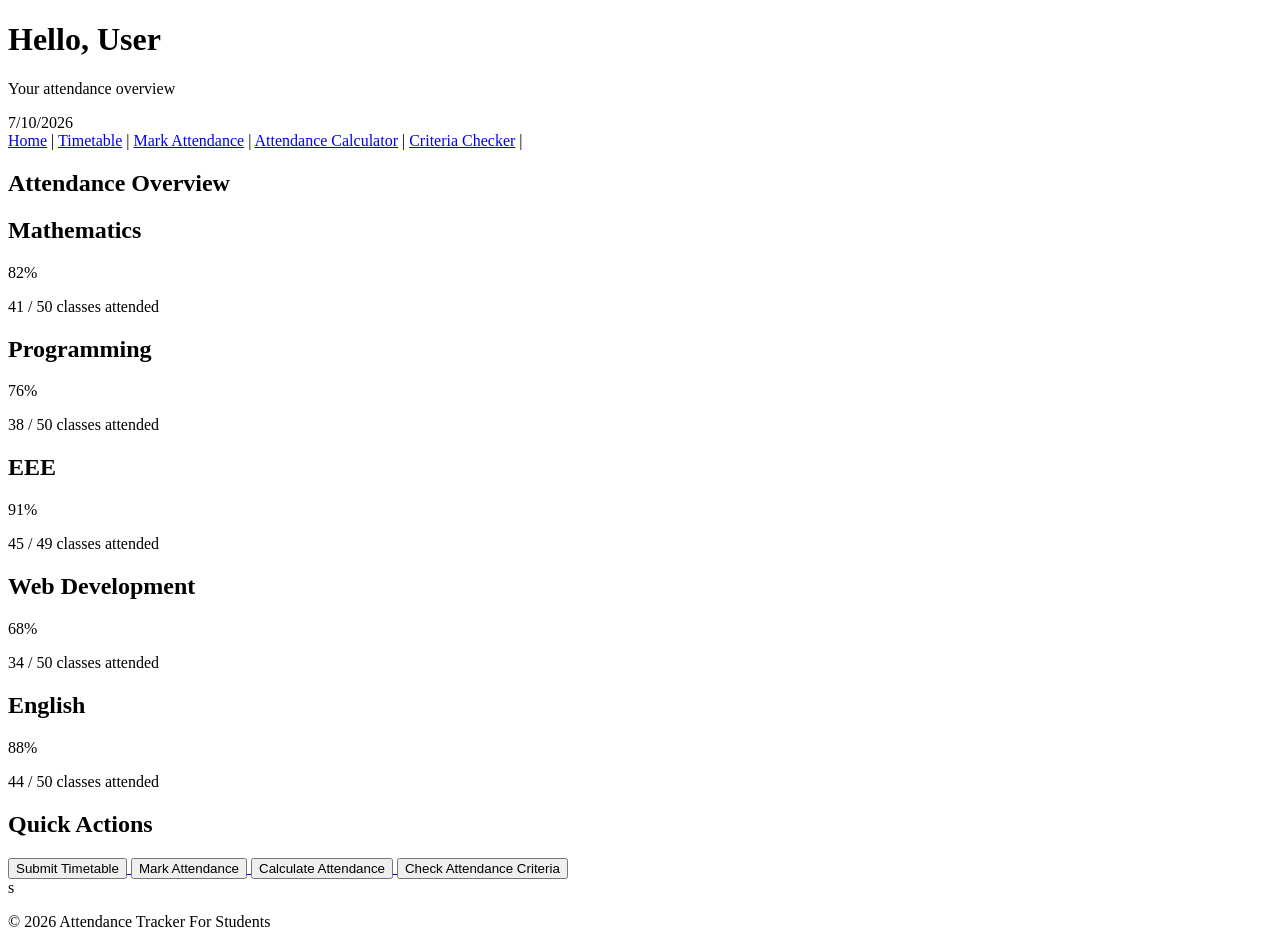
==== index.html @ 3a43008e "Add files via upload" ====
<!DOCTYPE html>
<html lang="en">

<head>
    <meta charset="UTF-8">
    <meta name="viewport" content="width=device-width, initial-scale=1.0">

    <title>Attendance Tracker</title>

    <link rel="stylesheet" href="home page.css">
</head>

<body>

    <!-- Header -->
    <header class="dashboard">

        <div>
            <h1>Hello, <span id="username">User</span></h1>
            <p>Your attendance overview</p>
        </div>

        <div class="date">
            <span id="date">7/10/2026</span>
        </div>

    </header>


    <!-- Navigation Bar -->
    <nav class="navbar">

        <a href="index.html">Home</a> |

        <a href="timetable.html">Timetable</a> | 

        <a href="attendance.html">Mark Attendance</a> |

        <a href="calculator.html">Attendance Calculator</a> |

        <a href="criteria.html">Criteria Checker</a> |

    </nav>
    
    <main>

        <h2>Attendance Overview</h2>

        <!-- Attendance Cards -->
        <section class="attendance-grid">

            <div class="attendance-card">
                <h2>Mathematics</h2>
                <div class="percentage">82%</div>
                <p>41 / 50 classes attended</p>
            </div>


            <div class="attendance-card">
                <h2>Programming</h2>
                <div class="percentage">76%</div>
                <p>38 / 50 classes attended</p>
            </div>


            <div class="attendance-card">
                <h2>EEE</h2>
                <div class="percentage">91%</div>
                <p>45 / 49 classes attended</p>
            </div>


            <div class="attendance-card">
                <h2>Web Development</h2>
                <div class="percentage">68%</div>
                <p>34 / 50 classes attended</p>
            </div>


            <div class="attendance-card">
                <h2>English</h2>
                <div class="percentage">88%</div>
                <p>44 / 50 classes attended</p>
            </div>

        </section>


        <!-- Quick Actions -->
        <section class="actions">

            <h2>Quick Actions</h2>

            <a href="timetable.html">
                <button type="button">Submit Timetable</button>
            </a>

            <a href="attendance.html">
                <button type="button">Mark Attendance</button>
            </a>

            <a href="calculator.html">
                <button type="button">Calculate Attendance</button>
            </a>

            <a href="criteria.html">
                <button type="button">Check Attendance Criteria</button>
            </a>

        </section>

    </main>


    <!-- Footer -->s
    <footer>
        <p>&copy; 2026 Attendance Tracker For Students</p>
    </footer>

</body>

</html>
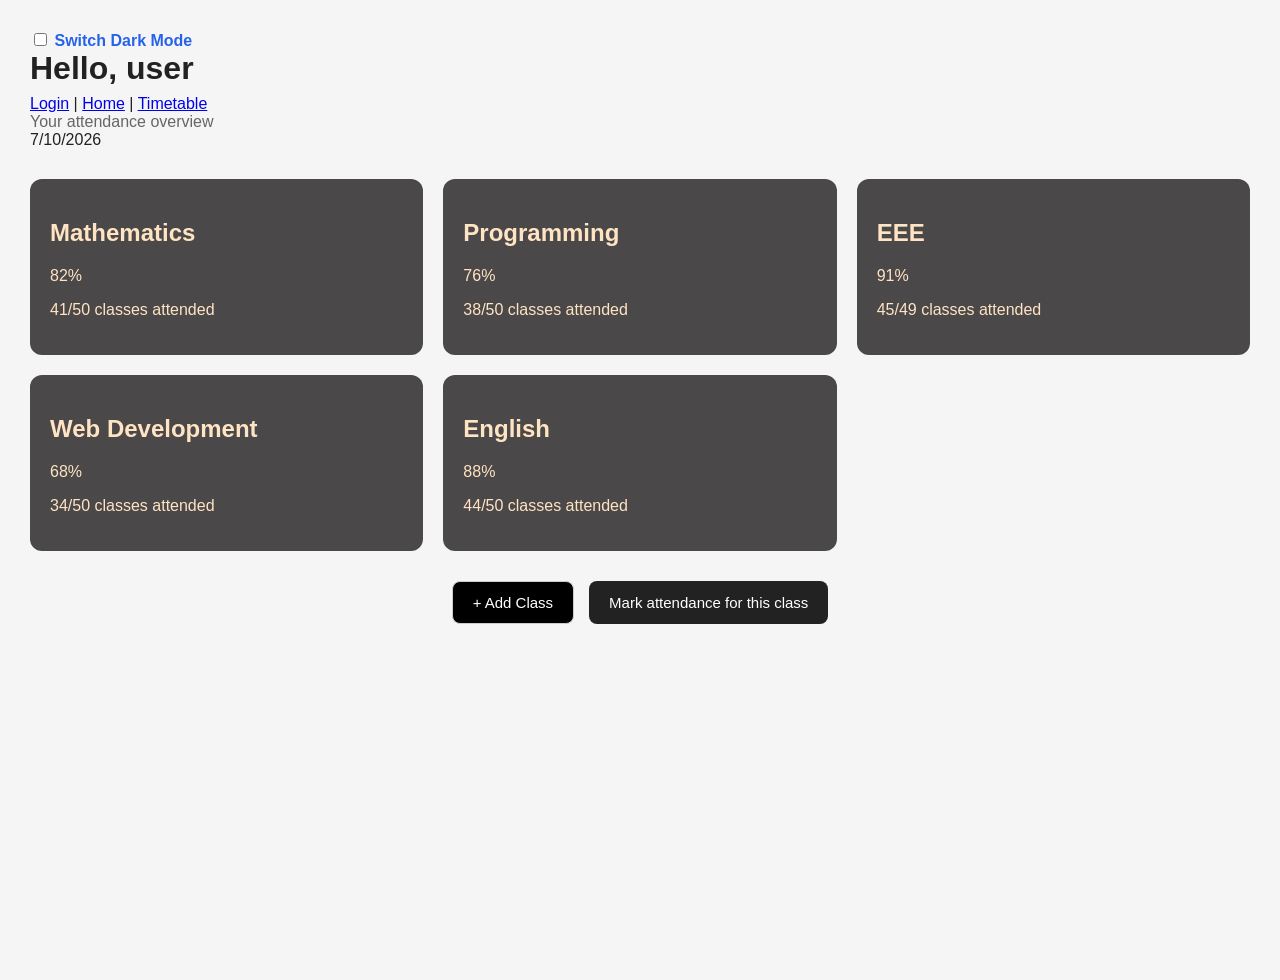
==== commit 1fd717b0: "Add files via upload" ====
--- a/index.html
+++ b/index.html
@@ -1,3 +1,4 @@
+
 <!DOCTYPE html>
 <html lang="en">
 
@@ -5,119 +6,94 @@
     <meta charset="UTF-8">
     <meta name="viewport" content="width=device-width, initial-scale=1.0">
 
-    <title>Attendance Tracker</title>
+    <title>Attendance Dashboard</title>
 
+    <link rel="stylesheet" href="index.css">
     <link rel="stylesheet" href="home page.css">
 </head>
 
 <body>
 
-    <!-- Header -->
-    <header class="dashboard">
+    <input type="checkbox" id="theme">
+    <label for="theme" class="a">Switch Dark Mode</label>
 
-        <div>
-            <h1>Hello, <span id="username">User</span></h1>
-            <p>Your attendance overview</p>
-        </div>
+   
+    <div class="page">
 
-        <div class="date">
-            <span id="date">7/10/2026</span>
-        </div>
+      
+        <header class="dashboard">
 
-    </header>
+            <div>
+                <h1>Hello, <span id="username">user</span></h1>
 
+                <nav>
+                    <a href="login.html">Login</a> |
+                    <a href="index.html">Home</a> |
+                    <a href="timetable.html">Timetable</a>
+                </nav>
 
-    <!-- Navigation Bar -->
-    <nav class="navbar">
-
-        <a href="index.html">Home</a> |
-
-        <a href="timetable.html">Timetable</a> | 
-
-        <a href="attendance.html">Mark Attendance</a> |
-
-        <a href="calculator.html">Attendance Calculator</a> |
-
-        <a href="criteria.html">Criteria Checker</a> |
-
-    </nav>
-    
-    <main>
-
-        <h2>Attendance Overview</h2>
-
-        <!-- Attendance Cards -->
-        <section class="attendance-grid">
-
-            <div class="attendance-card">
-                <h2>Mathematics</h2>
-                <div class="percentage">82%</div>
-                <p>41 / 50 classes attended</p>
+                <p>Your attendance overview</p>
             </div>
 
-
-            <div class="attendance-card">
-                <h2>Programming</h2>
-                <div class="percentage">76%</div>
-                <p>38 / 50 classes attended</p>
+            <div class="date">
+                <span id="date">7/10/2026</span>
             </div>
 
+        </header>
 
-            <div class="attendance-card">
-                <h2>EEE</h2>
-                <div class="percentage">91%</div>
-                <p>45 / 49 classes attended</p>
+       
+        <main>
+
+            <section class="attendance-grid">
+
+                <div class="attendance-card">
+                    <h2>Mathematics</h2>
+                    <div class="percentage">82%</div>
+                    <p>41/50 classes attended</p>
+                </div>
+
+                <div class="attendance-card">
+                    <h2>Programming</h2>
+                    <div class="percentage">76%</div>
+                    <p>38/50 classes attended</p>
+                </div>
+
+                <div class="attendance-card">
+                    <h2>EEE</h2>
+                    <div class="percentage">91%</div>
+                    <p>45/49 classes attended</p>
+                </div>
+
+                <div class="attendance-card">
+                    <h2>Web Development</h2>
+                    <div class="percentage">68%</div>
+                    <p>34/50 classes attended</p>
+                </div>
+
+                <div class="attendance-card">
+                    <h2>English</h2>
+                    <div class="percentage">88%</div>
+                    <p>44/50 classes attended</p>
+                </div>
+
+            </section>
+
+          
+            <div class="actions">
+
+                <button id="add-class">
+                    + Add Class
+                </button>
+
+                <button id="mark-attendance">
+                    Mark attendance for this class
+                </button>
+
             </div>
 
+        </main>
 
-            <div class="attendance-card">
-                <h2>Web Development</h2>
-                <div class="percentage">68%</div>
-                <p>34 / 50 classes attended</p>
-            </div>
-
-
-            <div class="attendance-card">
-                <h2>English</h2>
-                <div class="percentage">88%</div>
-                <p>44 / 50 classes attended</p>
-            </div>
-
-        </section>
-
-
-        <!-- Quick Actions -->
-        <section class="actions">
-
-            <h2>Quick Actions</h2>
-
-            <a href="timetable.html">
-                <button type="button">Submit Timetable</button>
-            </a>
-
-            <a href="attendance.html">
-                <button type="button">Mark Attendance</button>
-            </a>
-
-            <a href="calculator.html">
-                <button type="button">Calculate Attendance</button>
-            </a>
-
-            <a href="criteria.html">
-                <button type="button">Check Attendance Criteria</button>
-            </a>
-
-        </section>
-
-    </main>
-
-
-    <!-- Footer -->s
-    <footer>
-        <p>&copy; 2026 Attendance Tracker For Students</p>
-    </footer>
+    </div>
 
 </body>
-
 </html>
-
--- a/index.css
+++ b/index.css
@@ -0,0 +1,68 @@
+ html, body {
+    margin: 0;
+    padding: 0;
+    min-height: 100%;
+    width: 100%;
+}
+
+.page {
+    min-height: 100vh;
+    width: 100%;
+    box-sizing: border-box;
+}
+ #theme:checked ~ .page {
+        background-color: #121212;
+        color: white;
+    }
+
+    #theme:checked ~ .page nav {
+        background-color: #222;
+    }
+
+    #theme:checked ~ .page a {
+        color: #90caf9;
+    }
+
+    #theme:checked ~ .page table {
+        background-color: #222;
+        color: white;
+    }
+
+    #theme:checked ~ .page th,
+    #theme:checked ~ .page td {
+        border: 1px solid #555;
+    }
+
+    #theme:checked ~ .page input,
+    #theme:checked ~ .page select {
+        background-color: #333;
+        color: white;
+    }
+    html, body {
+    margin: 0;
+    padding: 0;
+    width: 100%;
+    min-height: 100%;
+}
+
+.page {
+    min-height: 100vh;
+    width: 100%;
+    box-sizing: border-box;
+}
+
+body:has(#theme:checked) {
+    background-color: #121212;
+}
+
+#theme:checked ~ .page {
+    min-height: 100vh;
+    width: 100%;
+    background-color: #121212;
+}
+.a {
+    color: #2563EB;
+    cursor: pointer;
+    font-weight: bold;
+}
+
--- a/home page.css
+++ b/home page.css
@@ -0,0 +1,59 @@
+* {
+    box-sizing: border-box;
+}
+
+body {
+    margin: 0;
+    padding: 30px;
+    font-family: Arial, sans-serif;
+    background-color: #f5f5f5;
+    color: #222;
+}
+header {
+    margin-bottom: 30px;
+}
+
+header h1 {
+    font-size: 32px;
+    margin: 0 0 8px 0;
+}
+
+header p {
+    margin: 0;
+    color: #666;
+    font-size: 16px;
+}
+.attendance-grid {
+    display: grid;
+    grid-template-columns: repeat(3, 1fr);
+    gap: 20px;
+}
+.attendance-card {
+    background-color: rgb(74, 72, 72);
+    padding: 20px;
+    border-radius: 12px;
+    color: bisque;
+}
+button {
+    padding: 12px 20px;
+    border: none;
+    border-radius: 8px;
+    font-size: 15px;
+    cursor: pointer;
+}
+.actions {
+    margin-top: 30px;
+    display: flex;
+    justify-content: center;
+    gap: 15px;
+}
+#add-class {
+    background-color: black;
+    color: white;
+    border: 1px solid #ccc;
+}
+
+#mark-attendance {
+    background-color: #222;
+    color: white;
+}
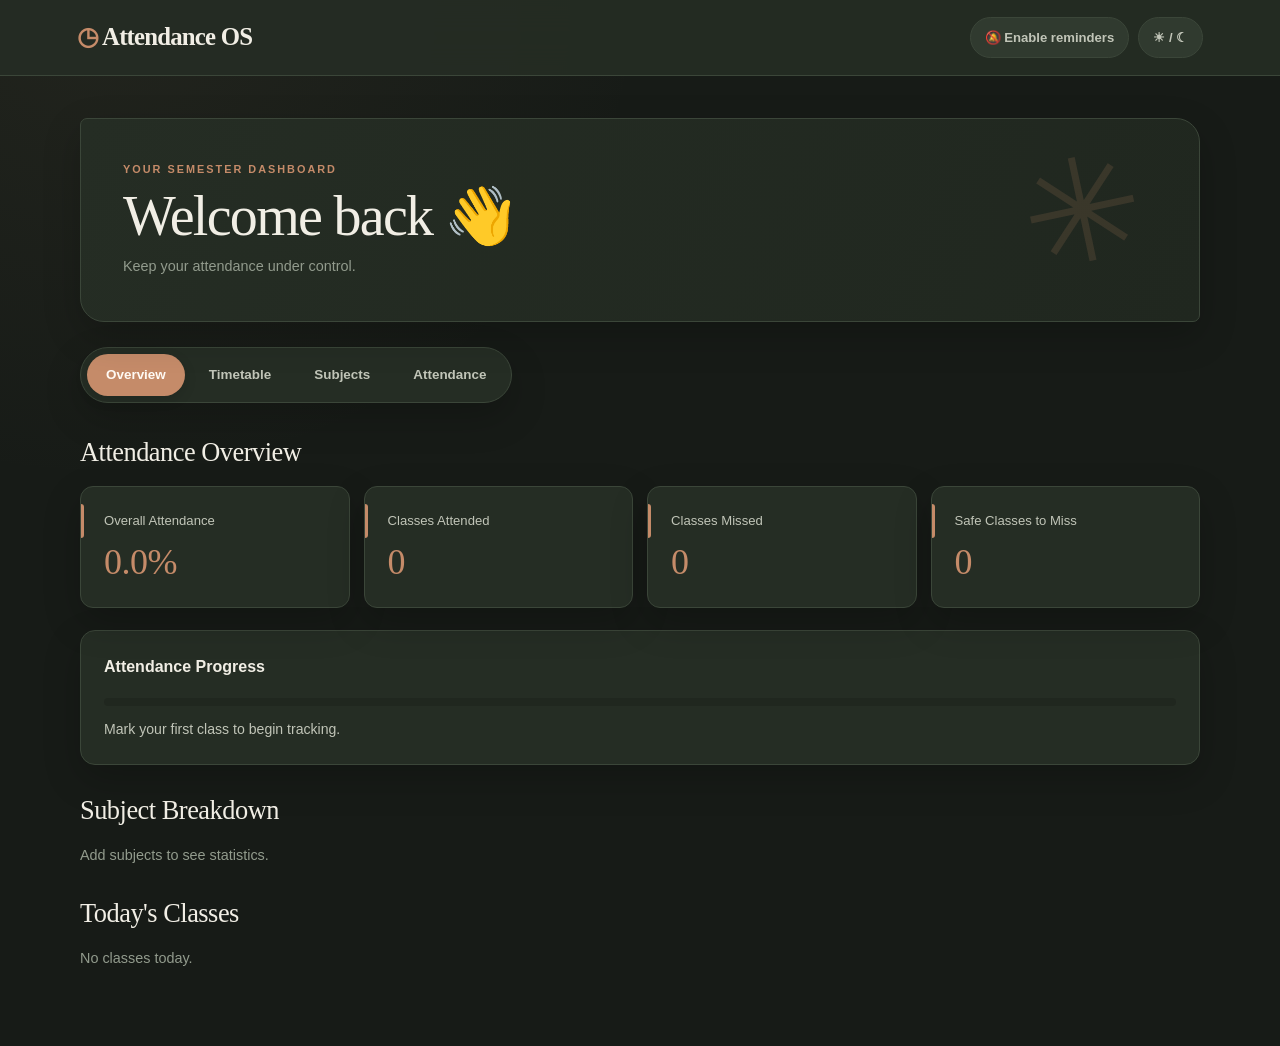
==== commit 054cf06e: "Add files via upload" ====
--- a/index.html
+++ b/index.html
@@ -1,99 +1,58 @@
-
 <!DOCTYPE html>
 <html lang="en">
-
 <head>
     <meta charset="UTF-8">
     <meta name="viewport" content="width=device-width, initial-scale=1.0">
+    <title>Attendance OS — Overview</title>
+    <link rel="stylesheet" href="style.css">
+    <script src="app.js" defer></script>
+</head>
+<body>
+<header>
+    <div class="logo">◷ Attendance OS</div>
+    <div class="header-actions">
+        <button id="reminderBtn" type="button">🔔 Enable reminders</button>
+        <button id="themeBtn" type="button" aria-label="Toggle colour theme">☀ / ☾</button>
+    </div>
+</header>
 
-    <title>Attendance Dashboard</title>
+<main>
+    <section class="welcome">
+        <div>
+            <p class="muted">YOUR SEMESTER DASHBOARD</p>
+            <h1>Welcome back 👋</h1>
+            <p class="muted">Keep your attendance under control.</p>
+        </div>
+    </section>
 
-    <link rel="stylesheet" href="index.css">
-    <link rel="stylesheet" href="home page.css">
-</head>
+    <nav>
+        <a class="tab active" href="index.html">Overview</a>
+        <a class="tab" href="timetable.html">Timetable</a>
+        <a class="tab" href="subjects.html">Subjects</a>
+        <a class="tab" href="attendance.html">Attendance</a>
+    </nav>
 
-<body>
+    <section>
+        <h2>Attendance Overview</h2>
+        <div class="stats">
+            <div class="card"><p>Overall Attendance</p><h2 id="overall">0%</h2></div>
+            <div class="card"><p>Classes Attended</p><h2 id="present">0</h2></div>
+            <div class="card"><p>Classes Missed</p><h2 id="absent">0</h2></div>
+            <div class="card"><p>Safe Classes to Miss</p><h2 id="safe">0</h2></div>
+        </div>
 
-    <input type="checkbox" id="theme">
-    <label for="theme" class="a">Switch Dark Mode</label>
+        <div class="card progress-card">
+            <h3>Attendance Progress</h3>
+            <div class="progress"><div id="progressBar"></div></div>
+            <p id="status">Target: 75%</p>
+        </div>
 
-   
-    <div class="page">
+        <h2>Subject Breakdown</h2>
+        <div id="subjectStats" class="subject-grid"></div>
 
-      
-        <header class="dashboard">
-
-            <div>
-                <h1>Hello, <span id="username">user</span></h1>
-
-                <nav>
-                    <a href="login.html">Login</a> |
-                    <a href="index.html">Home</a> |
-                    <a href="timetable.html">Timetable</a>
-                </nav>
-
-                <p>Your attendance overview</p>
-            </div>
-
-            <div class="date">
-                <span id="date">7/10/2026</span>
-            </div>
-
-        </header>
-
-       
-        <main>
-
-            <section class="attendance-grid">
-
-                <div class="attendance-card">
-                    <h2>Mathematics</h2>
-                    <div class="percentage">82%</div>
-                    <p>41/50 classes attended</p>
-                </div>
-
-                <div class="attendance-card">
-                    <h2>Programming</h2>
-                    <div class="percentage">76%</div>
-                    <p>38/50 classes attended</p>
-                </div>
-
-                <div class="attendance-card">
-                    <h2>EEE</h2>
-                    <div class="percentage">91%</div>
-                    <p>45/49 classes attended</p>
-                </div>
-
-                <div class="attendance-card">
-                    <h2>Web Development</h2>
-                    <div class="percentage">68%</div>
-                    <p>34/50 classes attended</p>
-                </div>
-
-                <div class="attendance-card">
-                    <h2>English</h2>
-                    <div class="percentage">88%</div>
-                    <p>44/50 classes attended</p>
-                </div>
-
-            </section>
-
-          
-            <div class="actions">
-
-                <button id="add-class">
-                    + Add Class
-                </button>
-
-                <button id="mark-attendance">
-                    Mark attendance for this class
-                </button>
-
-            </div>
-
-        </main>
-
-    </div>
-
+        <h2>Today's Classes</h2>
+        <div id="todayClasses"></div>
+    </section>
+</main>
 </body>
 </html>
--- a/style.css
+++ b/style.css
@@ -0,0 +1,721 @@
+/* ==========================================================
+   ATTENDANCE OS — EDITORIAL PLANNER THEME
+   Replacement stylesheet for the existing four-page project.
+   Keeps the current HTML classes and IDs compatible.
+   ========================================================== */
+
+:root {
+    color-scheme: dark;
+    --bg: #171b17;
+    --bg-secondary: #20271f;
+    --surface: #252d24;
+    --surface-hover: #303a2f;
+    --text: #f1eee5;
+    --text-secondary: #c1c5b8;
+    --muted: #929b8d;
+    --primary: #c58b69;
+    --primary-hover: #d49a77;
+    --primary-soft: rgba(197, 139, 105, 0.15);
+    --border: #3b4639;
+    --input-bg: #1d241d;
+    --success: #a8bd91;
+    --danger: #d78375;
+    --warning: #d8b66f;
+    --shadow: 0 14px 38px rgba(0, 0, 0, 0.20);
+    --display-font: Georgia, "Times New Roman", serif;
+    --body-font: Inter, -apple-system, BlinkMacSystemFont, "Segoe UI", Roboto, Helvetica, Arial, sans-serif;
+}
+
+body.light {
+    color-scheme: light;
+    --bg: #f3f0e8;
+    --bg-secondary: #e9e5d9;
+    --surface: #fbfaf5;
+    --surface-hover: #f0ede4;
+    --text: #292e26;
+    --text-secondary: #626b5e;
+    --muted: #858d7e;
+    --primary: #9a6549;
+    --primary-hover: #805139;
+    --primary-soft: rgba(154, 101, 73, 0.11);
+    --border: #dfddd1;
+    --input-bg: #f7f5ee;
+    --success: #58764e;
+    --danger: #b65e50;
+    --warning: #98772f;
+    --shadow: 0 12px 32px rgba(53, 49, 37, 0.065);
+}
+
+/* Base */
+* {
+    box-sizing: border-box;
+    margin: 0;
+    padding: 0;
+}
+
+html {
+    scroll-behavior: smooth;
+}
+
+body {
+    min-height: 100vh;
+    background:
+        radial-gradient(ellipse at 8% 0%, rgba(161, 143, 105, 0.08), transparent 34rem),
+        var(--bg);
+    color: var(--text);
+    font-family: var(--body-font);
+    line-height: 1.65;
+    transition: background 0.25s ease, color 0.25s ease;
+}
+
+button, input, select {
+    font: inherit;
+}
+
+button {
+    cursor: pointer;
+    transition: background 0.2s ease, border-color 0.2s ease, transform 0.15s ease;
+}
+
+button:active {
+    transform: translateY(1px);
+}
+
+button:focus-visible,
+a:focus-visible,
+input:focus-visible,
+select:focus-visible {
+    outline: 2px solid var(--primary);
+    outline-offset: 3px;
+}
+
+a {
+    color: inherit;
+}
+
+.hidden {
+    display: none !important;
+}
+
+.muted {
+    color: var(--muted);
+    font-size: 0.9rem;
+}
+
+/* Header */
+header {
+    min-height: 76px;
+    padding: 15px 6%;
+    display: flex;
+    justify-content: space-between;
+    align-items: center;
+    gap: 16px;
+    background: color-mix(in srgb, var(--surface) 92%, transparent);
+    border-bottom: 1px solid var(--border);
+    position: sticky;
+    top: 0;
+    z-index: 100;
+    backdrop-filter: blur(18px);
+}
+
+.logo {
+    font-family: var(--display-font);
+    font-size: 1.55rem;
+    font-weight: 600;
+    letter-spacing: -0.8px;
+    color: var(--text);
+}
+
+.logo::first-letter {
+    color: var(--primary);
+}
+
+.header-actions {
+    display: flex;
+    align-items: center;
+    gap: 9px;
+}
+
+.header-actions button {
+    padding: 9px 14px;
+    border: 1px solid var(--border);
+    border-radius: 999px;
+    background: var(--surface-hover);
+    color: var(--text-secondary);
+    font-size: 0.82rem;
+    font-weight: 650;
+}
+
+.header-actions button:hover {
+    border-color: var(--primary);
+    color: var(--text);
+    background: var(--primary-soft);
+}
+
+.header-actions button:disabled {
+    opacity: 0.55;
+    cursor: not-allowed;
+}
+
+/* Main layout */
+main {
+    width: min(1120px, 88%);
+    margin: 42px auto 76px;
+}
+
+/* Welcome / page introduction */
+.welcome {
+    padding: clamp(25px, 4vw, 42px);
+    margin-bottom: 25px;
+    border: 1px solid var(--border);
+    border-radius: 7px 24px 7px 24px;
+    background:
+        linear-gradient(115deg, var(--surface), var(--bg-secondary));
+    box-shadow: var(--shadow);
+    position: relative;
+    overflow: hidden;
+}
+
+.welcome::after {
+    content: "✳";
+    position: absolute;
+    right: 5%;
+    top: 50%;
+    transform: translateY(-55%) rotate(-12deg);
+    color: var(--primary);
+    opacity: 0.15;
+    font-size: clamp(5rem, 12vw, 9rem);
+    line-height: 1;
+    pointer-events: none;
+}
+
+.welcome h1 {
+    position: relative;
+    z-index: 1;
+    font-family: var(--display-font);
+    font-size: clamp(2.2rem, 5vw, 3.5rem);
+    line-height: 1.08;
+    font-weight: 500;
+    letter-spacing: -1.7px;
+    margin: 7px 0 9px;
+}
+
+.welcome .muted {
+    position: relative;
+    z-index: 1;
+}
+
+.welcome .muted:first-child {
+    color: var(--primary);
+    font-weight: 750;
+    font-size: 0.68rem;
+    letter-spacing: 2px;
+    text-transform: uppercase;
+}
+
+/* Navigation */
+nav {
+    display: flex;
+    gap: 5px;
+    padding: 6px;
+    margin-bottom: 34px;
+    background: var(--surface);
+    border: 1px solid var(--border);
+    border-radius: 999px;
+    width: fit-content;
+    box-shadow: var(--shadow);
+}
+
+nav a {
+    text-decoration: none;
+    display: block;
+}
+
+.tab {
+    border: none;
+    border-radius: 999px;
+    padding: 10px 19px;
+    background: transparent;
+    color: var(--text-secondary);
+    font-weight: 650;
+    font-size: 0.84rem;
+    transition: color 0.2s ease, background 0.2s ease;
+}
+
+.tab:hover {
+    color: var(--text);
+    background: var(--surface-hover);
+}
+
+.tab.active {
+    background: var(--primary);
+    color: #fffaf4;
+    box-shadow: 0 4px 13px rgba(0, 0, 0, 0.12);
+}
+
+/* Headings */
+h2 {
+    font-family: var(--display-font);
+    font-size: 1.65rem;
+    line-height: 1.2;
+    letter-spacing: -0.5px;
+    font-weight: 500;
+    margin: 30px 0 17px;
+}
+
+h3 {
+    font-size: 1rem;
+    font-weight: 700;
+    margin-bottom: 8px;
+}
+
+/* Cards */
+.card {
+    background: var(--surface);
+    border: 1px solid var(--border);
+    border-radius: 15px;
+    padding: 23px;
+    box-shadow: var(--shadow);
+    min-width: 0;
+    transition: background 0.25s ease, border-color 0.25s ease, transform 0.2s ease;
+}
+
+.card > p {
+    color: var(--text-secondary);
+}
+
+.card h2 {
+    margin: 8px 0 0;
+    font-family: var(--display-font);
+    font-size: 2.2rem;
+    color: var(--primary);
+    font-weight: 500;
+}
+
+/* Dashboard stats */
+.stats {
+    display: grid;
+    grid-template-columns: repeat(4, minmax(0, 1fr));
+    gap: 14px;
+    margin-bottom: 22px;
+}
+
+.stats .card {
+    position: relative;
+    overflow: hidden;
+    border-radius: 13px;
+}
+
+.stats .card::before {
+    content: "";
+    position: absolute;
+    top: 17px;
+    left: 0;
+    width: 3px;
+    height: 34px;
+    background: var(--primary);
+    border-radius: 0 4px 4px 0;
+}
+
+.stats .card p {
+    font-size: 0.82rem;
+    color: var(--text-secondary);
+}
+
+.stats .card h2 {
+    font-size: 2.25rem;
+    margin-top: 9px;
+}
+
+/* Progress */
+.progress-card {
+    margin-bottom: 30px;
+}
+
+.progress-card h3 {
+    margin-bottom: 18px;
+}
+
+.progress {
+    width: 100%;
+    height: 8px;
+    overflow: hidden;
+    border-radius: 20px;
+    background: var(--bg-secondary);
+    margin: 12px 0;
+}
+
+.progress div {
+    height: 100%;
+    width: 0;
+    border-radius: inherit;
+    background: linear-gradient(90deg, var(--success), var(--primary));
+    transition: width 0.35s ease;
+}
+
+.progress-card #status {
+    color: var(--text-secondary);
+    font-size: 0.88rem;
+    margin-top: 12px;
+}
+
+/* Subject grid */
+.subject-grid {
+    display: grid;
+    grid-template-columns: repeat(2, minmax(0, 1fr));
+    gap: 15px;
+    margin-bottom: 30px;
+}
+
+.subject-grid .card h3 {
+    margin-bottom: 8px;
+}
+
+.subject-grid .card h2 {
+    margin: 4px 0;
+    font-size: 1.9rem;
+}
+
+/* Forms */
+.form {
+    display: flex;
+    flex-direction: column;
+    gap: 11px;
+    max-width: 620px;
+    margin-bottom: 24px;
+}
+
+label {
+    color: var(--text-secondary);
+    font-weight: 650;
+    font-size: 0.84rem;
+    margin-top: 5px;
+}
+
+input,
+select {
+    width: 100%;
+    min-height: 46px;
+    padding: 10px 13px;
+    color: var(--text);
+    background: var(--input-bg);
+    border: 1px solid var(--border);
+    border-radius: 10px;
+    outline: none;
+    transition: border-color 0.2s ease, box-shadow 0.2s ease, background 0.2s ease;
+}
+
+input::placeholder {
+    color: var(--muted);
+}
+
+input:focus,
+select:focus {
+    border-color: var(--primary);
+    box-shadow: 0 0 0 3px var(--primary-soft);
+}
+
+select option {
+    background: var(--surface);
+    color: var(--text);
+}
+
+/* Buttons */
+.primary {
+    border: none;
+    border-radius: 10px;
+    padding: 12px 18px;
+    background: var(--primary);
+    color: #fffaf4;
+    font-weight: 750;
+    margin-top: 8px;
+}
+
+.primary:hover {
+    background: var(--primary-hover);
+}
+
+button.danger {
+    background: rgba(215, 131, 117, 0.10);
+    border: 1px solid rgba(215, 131, 117, 0.28);
+    color: var(--danger);
+    border-radius: 9px;
+    padding: 9px 13px;
+    font-weight: 650;
+}
+
+button.danger:hover {
+    background: rgba(215, 131, 117, 0.18);
+}
+
+/* Subject list */
+#subjectList {
+    display: flex;
+    flex-direction: column;
+    gap: 13px;
+}
+
+.subject-row {
+    display: flex;
+    justify-content: space-between;
+    align-items: center;
+    gap: 18px;
+}
+
+.subject-row .progress {
+    max-width: 420px;
+}
+
+/* Timetable day selector */
+.days {
+    display: grid;
+    grid-template-columns: repeat(7, minmax(0, 1fr));
+    gap: 9px;
+    margin: 24px 0;
+}
+
+.day {
+    padding: 13px 8px;
+    border: 1px solid var(--border);
+    border-radius: 12px;
+    background: var(--surface);
+    color: var(--text-secondary);
+    display: flex;
+    flex-direction: column;
+    align-items: center;
+    gap: 4px;
+}
+
+.day strong {
+    font-family: var(--display-font);
+    font-size: 1.2rem;
+    color: var(--text);
+    font-weight: 500;
+}
+
+.day:hover {
+    border-color: var(--primary);
+    background: var(--primary-soft);
+}
+
+.day.selected {
+    background: var(--primary);
+    border-color: var(--primary);
+    color: #fffaf4;
+}
+
+.day.selected strong {
+    color: #fffaf4;
+}
+
+/* Class rows */
+#dayClasses,
+#todayClasses {
+    display: flex;
+    flex-direction: column;
+    gap: 11px;
+}
+
+.class-row {
+    display: flex;
+    align-items: center;
+    gap: 12px;
+    padding: 15px 17px;
+    background: var(--surface);
+    border: 1px solid var(--border);
+    border-radius: 12px;
+    transition: border-color 0.2s ease, background 0.2s ease;
+}
+
+.class-row:hover {
+    border-color: var(--primary);
+}
+
+.class-row > div {
+    flex: 1;
+    min-width: 0;
+}
+
+.class-row strong {
+    font-size: 0.93rem;
+}
+
+.class-row p {
+    margin-top: 3px;
+    font-size: 0.83rem;
+}
+
+.class-row span {
+    color: var(--text-secondary);
+    font-size: 0.83rem;
+    font-weight: 650;
+}
+
+.class-row button:not(.danger) {
+    background: var(--primary-soft);
+    color: var(--primary);
+    border: 1px solid color-mix(in srgb, var(--primary) 30%, transparent);
+    padding: 8px 13px;
+    border-radius: 8px;
+    font-weight: 750;
+}
+
+.class-row button:not(.danger):hover {
+    background: var(--primary);
+    color: #fffaf4;
+}
+
+.attendance-present {
+    color: var(--success) !important;
+}
+
+.attendance-absent {
+    color: var(--danger) !important;
+}
+
+/* Responsive — tablets */
+@media (max-width: 850px) {
+    main {
+        width: 92%;
+    }
+
+    .stats {
+        grid-template-columns: repeat(2, minmax(0, 1fr));
+    }
+
+    .days {
+        gap: 6px;
+    }
+
+    .day {
+        padding: 11px 5px;
+        font-size: 0.83rem;
+    }
+}
+
+/* Responsive — phones */
+@media (max-width: 560px) {
+    header {
+        padding: 12px 4%;
+        min-height: 65px;
+    }
+
+    .logo {
+        font-size: 1.13rem;
+    }
+
+    .header-actions {
+        gap: 5px;
+    }
+
+    .header-actions button {
+        padding: 8px 9px;
+        font-size: 0.72rem;
+    }
+
+    main {
+        width: 92%;
+        margin: 24px auto 45px;
+    }
+
+    .welcome {
+        padding: 23px 20px;
+        border-radius: 6px 18px 6px 18px;
+    }
+
+    .welcome h1 {
+        font-size: 2rem;
+    }
+
+    nav {
+        width: 100%;
+        justify-content: space-between;
+        gap: 3px;
+        margin-bottom: 25px;
+        overflow-x: auto;
+    }
+
+    .tab {
+        flex: 1;
+        white-space: nowrap;
+        padding: 10px 7px;
+        font-size: 0.75rem;
+    }
+
+    h2 {
+        font-size: 1.45rem;
+        margin: 24px 0 14px;
+    }
+
+    .stats {
+        gap: 9px;
+    }
+
+    .stats .card {
+        padding: 15px;
+    }
+
+    .stats .card p {
+        font-size: 0.75rem;
+    }
+
+    .stats .card h2 {
+        font-size: 1.75rem;
+    }
+
+    .card {
+        padding: 17px;
+        border-radius: 12px;
+    }
+
+    .subject-grid {
+        grid-template-columns: 1fr;
+        gap: 11px;
+    }
+
+    .subject-row {
+        align-items: flex-start;
+    }
+
+    .days {
+        grid-template-columns: repeat(4, minmax(0, 1fr));
+    }
+
+    .class-row {
+        padding: 12px;
+        gap: 8px;
+        flex-wrap: wrap;
+    }
+
+    .class-row > div {
+        flex-basis: 100%;
+    }
+
+    .class-row button {
+        flex: 1;
+    }
+
+    .form {
+        padding: 17px;
+    }
+}
+
+/* Small phones */
+@media (max-width: 360px) {
+    .header-actions button {
+        padding: 7px;
+        font-size: 0.67rem;
+    }
+
+    .logo {
+        font-size: 1rem;
+    }
+
+    .stats .card {
+        padding: 12px;
+    }
+
+    .stats .card h2 {
+        font-size: 1.5rem;
+    }
+}
